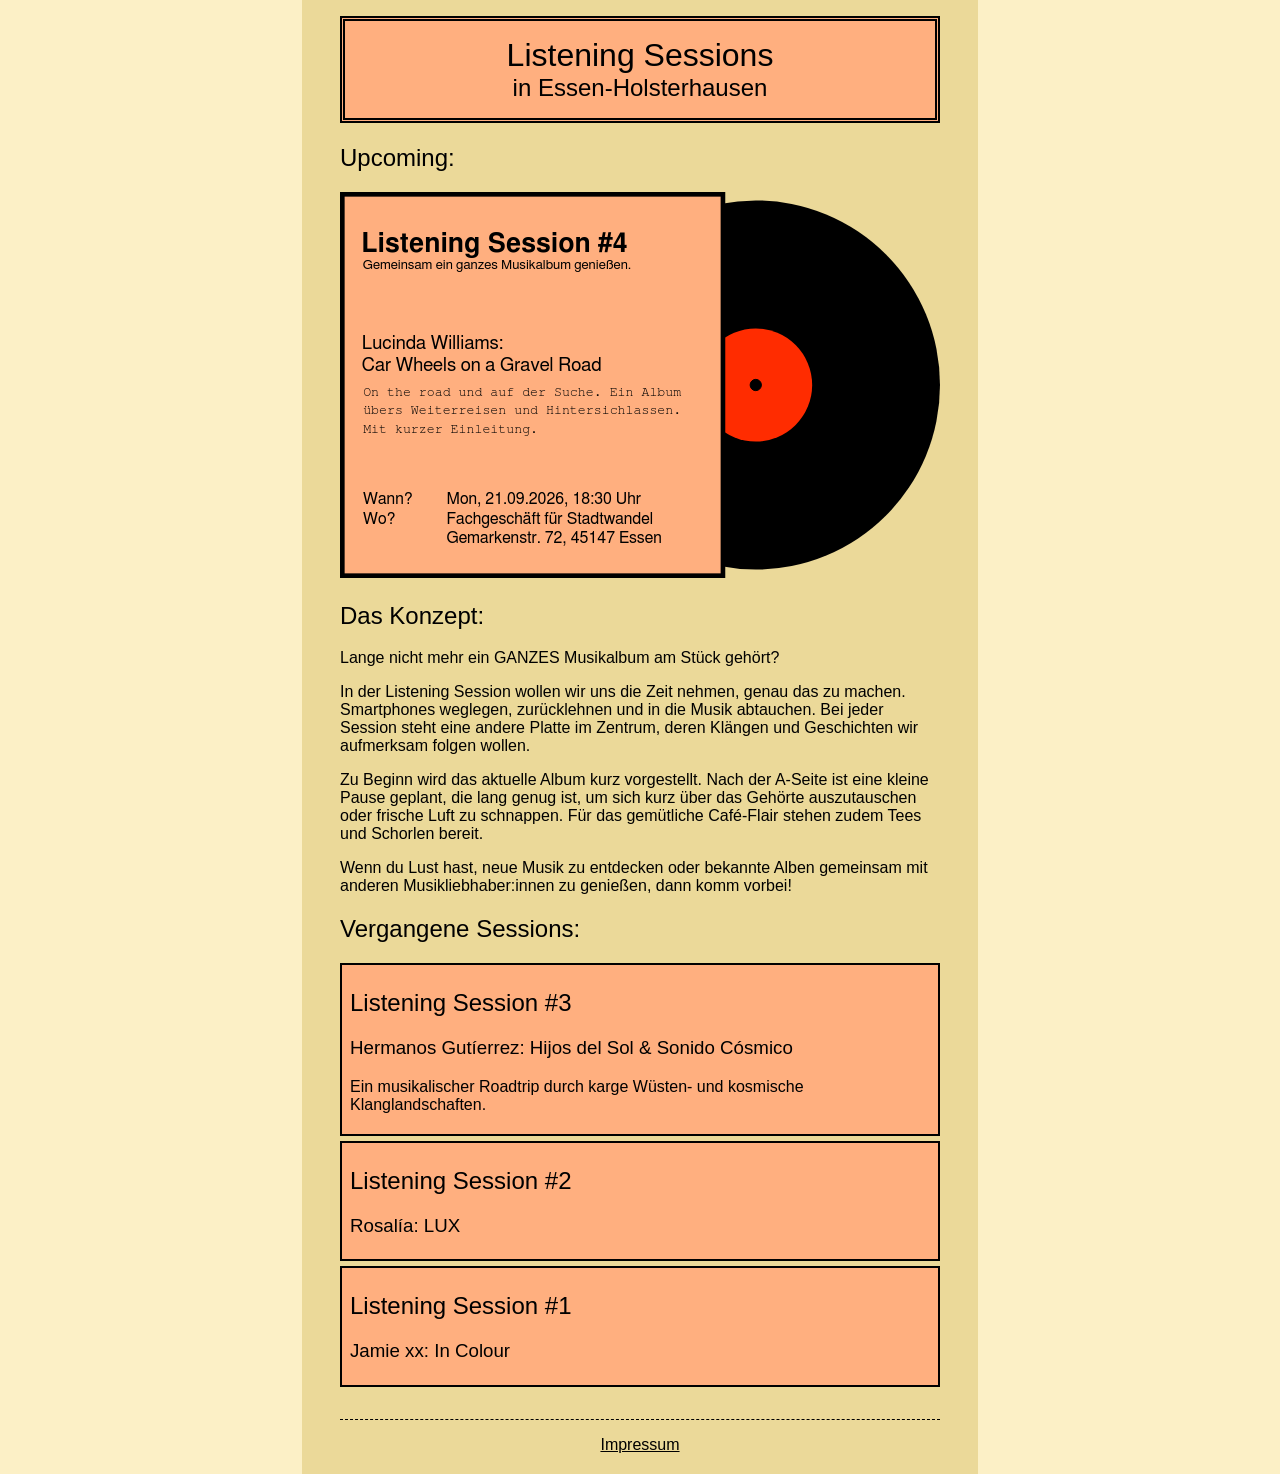
==== index.html @ 173b4064 "Session Nr. 4" ====
<!DOCTYPE html>
<html lang="de">

<head>
    <meta charset="UTF-8">
    <meta name="viewport" content="width=device-width, initial-scale=1.0">
    <title>Listening Sessions</title>
    <link rel="icon" type="image/x-icon" href="images/Icon-LS.svg">
    <link rel="stylesheet" href="style.css">
</head>

<body>
    <div class="content">
        <h1 class="main-heading">
            Listening Sessions
            <span class="sub">in Essen-Holsterhausen</span>
        </h1>

        <h2>Upcoming:</h2>
        <img src="images/Upcoming-Session.svg" class="upcoming-img">

        <div class="concept-container">
            <h2>Das Konzept:</h2>
            <p>Lange nicht mehr ein GANZES Musikalbum am Stück gehört?</p>
            <p>

                In der Listening Session wollen wir uns die Zeit nehmen, genau das zu machen. Smartphones weglegen,
                zurücklehnen und in die Musik abtauchen. Bei jeder Session steht eine andere Platte im Zentrum, deren
                Klängen und Geschichten wir aufmerksam folgen wollen.
            </p>
            <p>
                Zu Beginn wird das aktuelle Album kurz vorgestellt. Nach der A-Seite ist eine kleine Pause geplant, die
                lang genug ist, um sich kurz über das Gehörte auszutauschen oder frische Luft zu schnappen. Für das
                gemütliche Café-Flair stehen zudem Tees und Schorlen bereit.
            </p>
            <p>
                Wenn du Lust hast, neue Musik zu entdecken oder bekannte Alben gemeinsam mit anderen
                Musikliebhaber:innen zu genießen, dann komm vorbei!
            </p>
        </div>
        <h2>Vergangene Sessions:</h2>
        <div id="album-container">
            <div class="album-card">
                <h2 class="album-session">Listening Session #3</h2>
                <h3 class="album-artist-title">Hermanos Gutíerrez: Hijos del Sol & Sonido Cósmico</h3>
                <p class="album-description">Ein musikalischer Roadtrip durch karge Wüsten- und kosmische Klanglandschaften.</p>
            </div>
            <div class="album-card">
                <h2 class="album-session">Listening Session #2</h2>
                <h3 class="album-artist-title">Rosalía: LUX</h3>
                <!--<p class="album-description">Beschreibung</p>-->
            </div>
            <div class="album-card">
                <h2 class="album-session">Listening Session #1</h2>
                <h3 class="album-artist-title">Jamie xx: In Colour</h3>
                <!--<p class="album-description">Beschreibung</p>-->
            </div>
        </div>
    
    <div class="footer">
        <a href="pages/impressum.html">Impressum</a>
    </div>
    </div></div>
</body>

</html>
---- style.css ----
html {
    height: 100%
}

body {
    font-family: Tahoma, Verdana, sans-serif;
    font-weight: normal !important;
    margin-top: 0;
    color: black;
    background-color: #fcf0c6;

}

.content {
    margin: auto;
    padding-left: 3%;
    padding-right: 3%;
    max-width: 600px;
    ;
    background-color: #ebd999;
    padding-top: 1em;
    padding-bottom: 1em;

}

h1,
h2,
h3,
h4,
h5 {
    font-weight: normal !important;
}

.main-heading {
    border: thick double black;
    padding-top: 0.5em;
    padding-bottom: 0.5em;
    max-width: 600px;
    display: flex;
    justify-content: center;
    align-items: center;
    flex-direction: column;
    background-color: #ffaf7f;
    color: black;
}


h1 {
    margin-top: 0;
}

h1 span.sub {
    font-size: 0.75em;
    display: block;
}

.text-center {
    text-align: center;
}

.upcoming-img {
    max-width: 100%;

}

.concept-container {
    max-width: 600px;
}

.album-card {
    border: 2px solid black;
    background-color: #ffaf7fff;
    padding: 0.25em 0.5em 0.25em 0.5em;
    max-width: 600px;
    margin-bottom: 5px;
}

.footer {

    border-top: 1px dashed black;
    text-align: center;
    max-width: 600px;
    padding: 1em 0.5em 0.25em 0.5em;
    margin-top: 2em;

}

.footer a {

    color: black;

}

.impressum-container {
    padding: 1em;
}
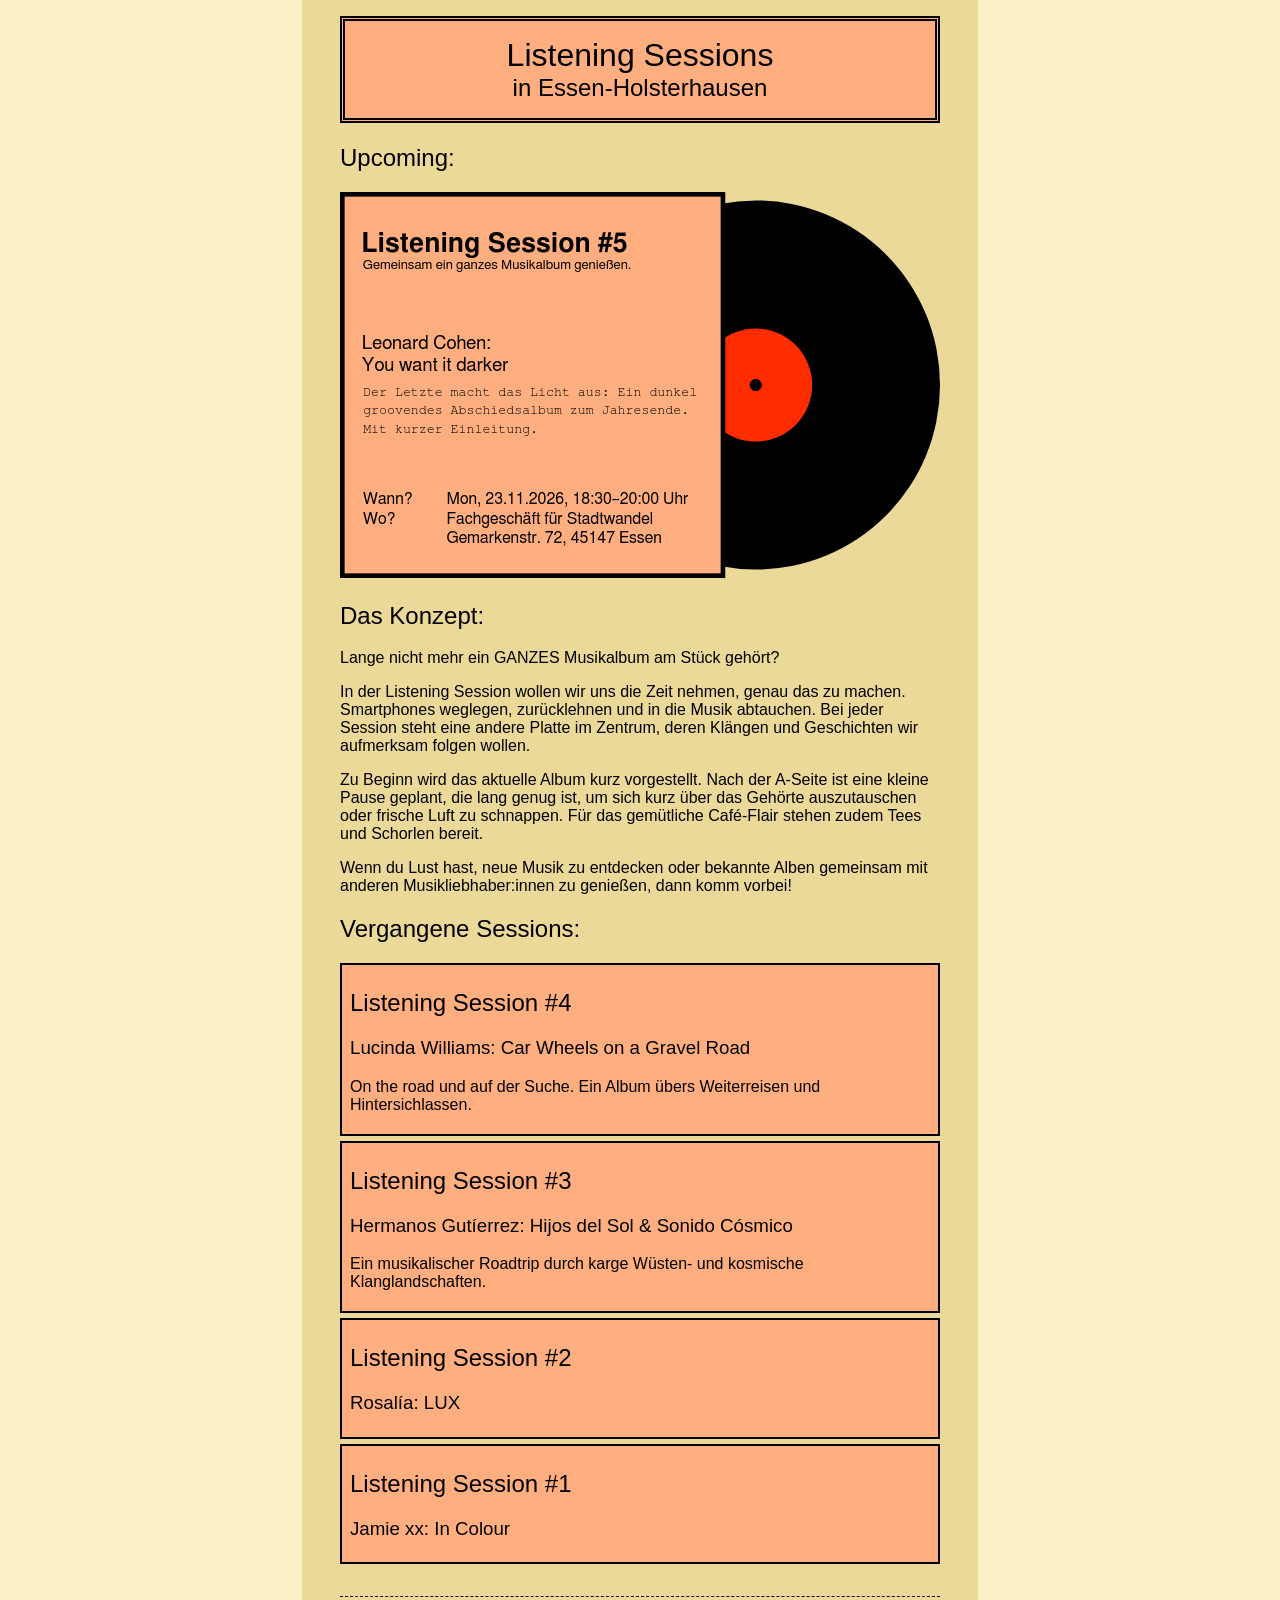
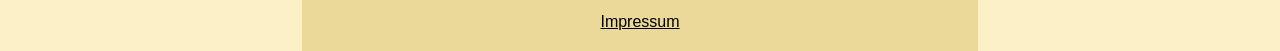
==== commit d42f238a: "Session 5" ====
--- a/index.html
+++ b/index.html
@@ -41,6 +41,11 @@
         <h2>Vergangene Sessions:</h2>
         <div id="album-container">
             <div class="album-card">
+                <h2 class="album-session">Listening Session #4</h2>
+                <h3 class="album-artist-title">Lucinda Williams: Car Wheels on a Gravel Road</h3>
+                <p class="album-description">On the road und auf der Suche. Ein Album übers Weiterreisen und Hintersichlassen.</p>
+            </div>
+            <div class="album-card">
                 <h2 class="album-session">Listening Session #3</h2>
                 <h3 class="album-artist-title">Hermanos Gutíerrez: Hijos del Sol & Sonido Cósmico</h3>
                 <p class="album-description">Ein musikalischer Roadtrip durch karge Wüsten- und kosmische Klanglandschaften.</p>
